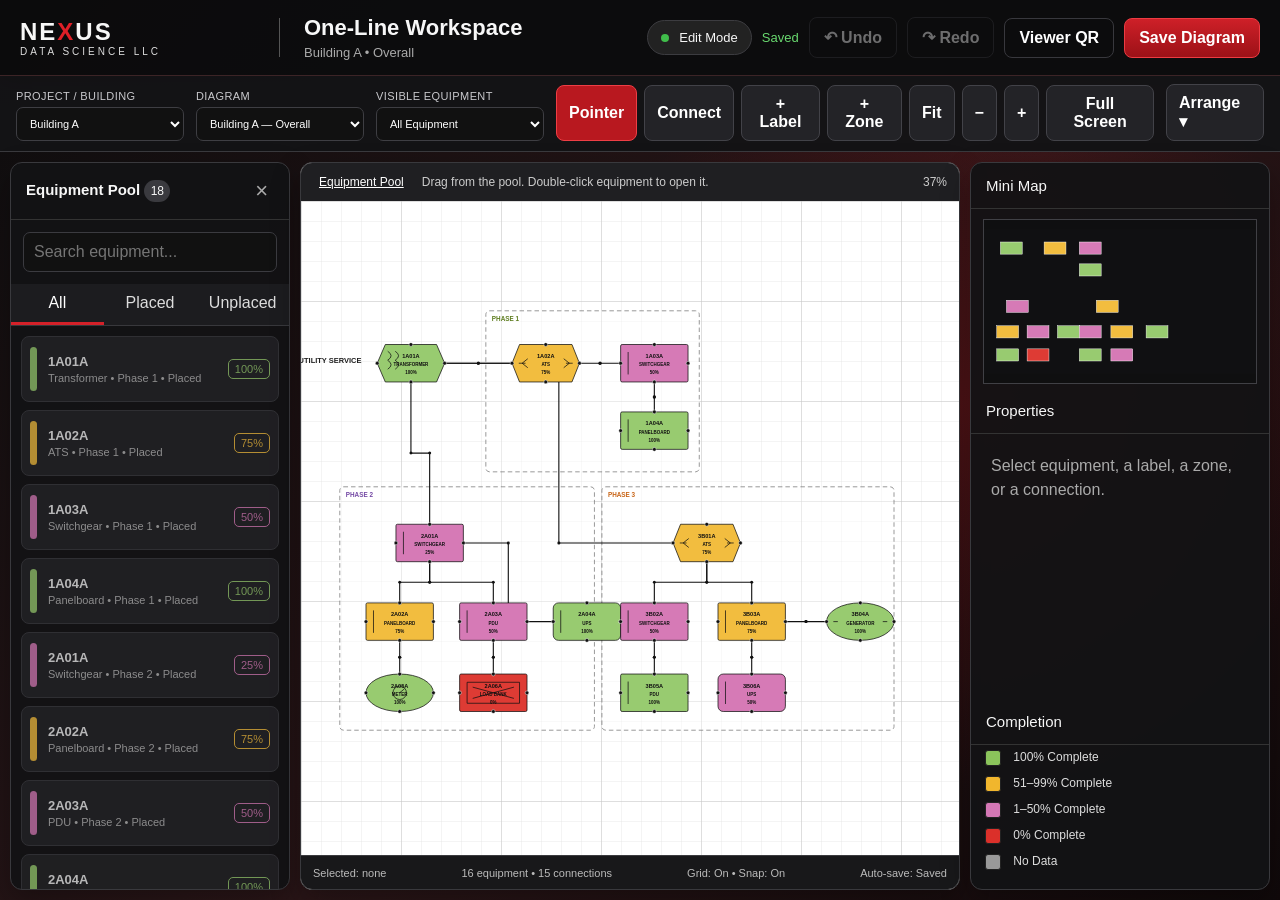
==== one_line_diagram.html @ 854e551f "Add files via upload" ====
<!doctype html>
<html lang="en">
<head>
  <meta charset="utf-8" />

  <meta
    name="viewport"
    content="width=device-width, initial-scale=1"
  />

  <meta
    http-equiv="Cache-Control"
    content="no-cache, no-store, must-revalidate"
  />

  <meta
    http-equiv="Pragma"
    content="no-cache"
  />

  <meta
    http-equiv="Expires"
    content="0"
  />

  <title>NEXUS One-Line Diagram</title>

  <link
    rel="stylesheet"
href="one_line_diagram.css?v=8"
  />
</head>

<body class="one-line-standalone-page">

  <main
    id="oneLineWorkspaceHost"
    class="one-line-host"
    aria-label="NEXUS One-Line Diagram"
  >
    <section
      id="oneLineLoadingState"
      class="one-line-loading-state"
      role="status"
      aria-live="polite"
    >
      <h1>NEXUS One-Line Workspace</h1>
      <p>Loading the diagram editor...</p>
    </section>
  </main>

<!--
  ACTIVE STORAGE ORDER
  --------------------
  1. one_line_storage.js provides the current localStorage adapter.
  2. During the Firebase migration, initialize Firebase/authentication,
     set window.NEXUS_ONE_LINE_USE_FIREBASE = true, and load the future
     one_line_firebase_adapter.js here.
  3. one_line_diagram.js consumes whichever adapter is active.

  Keep the Firebase adapter disabled until storageLoad/storageSave in
  one_line_diagram.js are converted to support asynchronous Promises.
-->
<script src="one_line_storage.js?v=8"></script>
<!-- FUTURE FIREBASE HOOK — intentionally disabled:
<script>
  window.NEXUS_ONE_LINE_USE_FIREBASE = true;
</script>
<script src="one_line_firebase_adapter.js?v=1"></script>
-->
<script src="one_line_diagram.js?v=8"></script>

  <script>
    (function initializeOneLineWorkspace() {
      "use strict";

      function showStartupFailure(message, error) {
        const host = document.getElementById(
          "oneLineWorkspaceHost"
        );

        if (error) {
          console.error(
            "[NEXUS One-Line] Startup failure:",
            error
          );
        }

        if (!host) {
          return;
        }

        host.innerHTML = "";

        const panel = document.createElement("section");
        panel.className = "one-line-startup-error";
        panel.setAttribute("role", "alert");

        const heading = document.createElement("h1");
        heading.textContent =
          "One-Line Workspace Unavailable";

        const description = document.createElement("p");
        description.textContent = message;

        const fileHelp = document.createElement("p");
        fileHelp.textContent =
          "Required files: one_line_diagram.html, " +
          "one_line_diagram.css, one_line_diagram.js, " +
          "and one_line_storage.js.";

        const consoleHelp = document.createElement("p");
        consoleHelp.textContent =
          "Press F12 and open the Console tab for the exact error.";

        panel.appendChild(heading);
        panel.appendChild(description);
        panel.appendChild(fileHelp);
        panel.appendChild(consoleHelp);

        host.appendChild(panel);
      }

      async function startWorkspace() {
        const host = document.getElementById(
          "oneLineWorkspaceHost"
        );

        /*
         * URL CONTRACT
         * ------------
         * mode=edit opens the engineering workspace.
         * mode=view opens the compact read-only viewer.
         * viewer=1 removes the Open Workspace button and is intended
         * for phase-door QR codes.
         *
         * Example viewer URL:
         * one_line_diagram.html?mode=view&viewer=1&project=Ohio&
         * building=A&diagram=phase-2
         */
        const parameters = new URLSearchParams(
          window.location.search
        );

        const requestedMode =
          parameters.get("mode") === "view"
            ? "view"
            : "edit";

        const viewerOnly =
          requestedMode === "view" &&
          parameters.get("viewer") === "1";

        const projectId =
          parameters.get("project") ||
          "sample-project";

        const buildingId =
          parameters.get("building") ||
          "A";

        const diagramId =
          parameters.get("diagram") ||
          "overall";

        document.body.classList.toggle(
          "one-line-viewer-page",
          requestedMode === "view"
        );

        document.title =
          requestedMode === "view"
            ? "NEXUS One-Line Viewer"
            : "NEXUS One-Line Workspace";

        if (!host) {
          console.error(
            "[NEXUS One-Line] Workspace host was not found."
          );

          return;
        }

        if (
          !window.NexusOneLineStorage ||
          typeof window.NexusOneLineStorage.load !== "function" ||
          typeof window.NexusOneLineStorage.save !== "function"
        ) {
          showStartupFailure(
            "The diagram storage system could not be loaded. " +
            "Confirm that one_line_storage.js is in the same folder."
          );

          return;
        }

        if (
          !window.NEXUS ||
          !window.NEXUS.OneLine ||
          typeof window.NEXUS.OneLine.mount !== "function"
        ) {
          showStartupFailure(
            "The One-Line diagram engine could not be loaded. " +
            "Confirm that one_line_diagram.js is in the same folder " +
            "and contains window.NEXUS.OneLine.mount()."
          );

          return;
        }

        try {
          /*
           * Do not pass an empty equipment array here.
           *
           * When no equipment property is supplied, the standalone
           * editor can use the sample equipment contained inside the
           * diagram engine.
           *
           * The Ohio dashboard will later pass:
           *
           * equipment: dashboardEquipment
           */
          /*
           * EQUIPMENT DATA CONTRACT
           * -----------------------
           * The dashboard remains the owner of equipment records.
           * A production NEXUS page should expose either:
           *
           * 1. window.NEXUS_DASHBOARD_EQUIPMENT, or
           * 2. window.NexusOneLineDataSource.getEquipment(context)
           *
           * getEquipment may return an array or a Promise<Array>.
           * Diagram storage must continue to contain layout data only.
           */
          let dashboardEquipment =
            Array.isArray(window.NEXUS_DASHBOARD_EQUIPMENT)
              ? window.NEXUS_DASHBOARD_EQUIPMENT
              : null;

          const dataSource =
            window.NexusOneLineDataSource;

          if (
            !dashboardEquipment &&
            dataSource &&
            typeof dataSource.getEquipment === "function"
          ) {
            dashboardEquipment = await dataSource.getEquipment({
              projectId,
              buildingId,
              diagramId
            });
          }

          const mountOptions = {
            container: host,

            mode: requestedMode,

            viewerOnly,

            embedded:
              parameters.get("embedded") === "1",

            projectId,

            buildingId,

            diagramId,

            autoRefreshMs:
              requestedMode === "view"
                ? 15000
                : 0,

            onOpenEquipment: function handleOpenEquipment(
              equipmentOrId
            ) {
              let equipmentId = "";

              if (typeof equipmentOrId === "string") {
                equipmentId = equipmentOrId;
              } else if (
                equipmentOrId &&
                typeof equipmentOrId === "object"
              ) {
                equipmentId =
                  equipmentOrId.equipmentId ||
                  equipmentOrId.id ||
                  "";
              }

              if (!equipmentId) {
                console.warn(
                  "[NEXUS One-Line] No equipment ID was provided."
                );

                return;
              }

              const url =
                "equipment.html?eq=" +
                encodeURIComponent(equipmentId);

              window.open(
                url,
                "_blank",
                "noopener,noreferrer"
              );
            },

            onSave: function handleDiagramSave(saveResult) {
              console.info(
                "[NEXUS One-Line] Diagram saved.",
                saveResult
              );
            },

            onError: function handleDiagramError(error) {
              console.error(
                "[NEXUS One-Line] Component error:",
                error
              );
            }
          };

          if (Array.isArray(dashboardEquipment)) {
            mountOptions.equipment = dashboardEquipment;
          }

          const controller = window.NEXUS.OneLine.mount(
            mountOptions
          );

          /*
           * Optional real-time equipment subscription. This is separate
           * from layout subscription because dashboard equipment records
           * and diagram layout have different owners.
           */
          if (
            dataSource &&
            typeof dataSource.subscribeEquipment === "function"
          ) {
            window.nexusOneLineEquipmentUnsubscribe =
              dataSource.subscribeEquipment(
                { projectId, buildingId, diagramId },
                function handleEquipmentUpdate(equipment) {
                  if (Array.isArray(equipment)) {
                    controller.setEquipment(equipment);
                  }
                }
              );
          }

          /*
           * Keep a reference available for browser-console testing.
           *
           * Example:
           * window.nexusOneLineWorkspace.fitDiagram()
           */
          window.nexusOneLineWorkspace =
            controller || null;

          const loadingState = document.getElementById(
            "oneLineLoadingState"
          );

          if (
            loadingState &&
            loadingState.isConnected
          ) {
            loadingState.remove();
          }

          console.info(
            "[NEXUS One-Line] Workspace mounted successfully."
          );
        } catch (error) {
          showStartupFailure(
            "The One-Line workspace could not start.",
            error
          );
        }
      }

      if (document.readyState === "loading") {
        document.addEventListener(
          "DOMContentLoaded",
          startWorkspace,
          { once: true }
        );
      } else {
        startWorkspace();
      }
    })();
  </script>
</body>
</html>
---- one_line_diagram.css ----
:root {
  --black: #0b0b0c;
  --charcoal: #171719;
  --card: #202023;
  --line: #343438;
  --red: #c71920;
  --text: #f7f7f7;
  --muted: #b7b7bc;
  --green: #8bc45b;
  --orange: #f1b62d;
  --purple: #d477b5;
  --danger: #db302a;
}

* {
  box-sizing: border-box;
}

html,
body {
  height: 100%;
  margin: 0;
  font-family: Arial, Helvetica, sans-serif;
  background: #120d0e;
  color: var(--text);
  overflow: hidden;
}

body {
  background:
    radial-gradient(
      circle at 75% 45%,
      rgba(230, 20, 30, 0.24),
      transparent 36%
    ),
    linear-gradient(
      135deg,
      #0d0d0e 0%,
      #2b1618 55%,
      #10090a 100%
    );
}

button,
input,
select {
  font: inherit;
}

.nx-header {
  height: 76px;
  display: grid;
  grid-template-columns: 260px 1fr auto;
  align-items: center;
  padding: 0 20px;
  background: rgba(12, 12, 13, 0.97);
  border-bottom: 1px solid #3c2426;
  box-shadow: 0 5px 20px rgba(0, 0, 0, 0.35);
}

.brand {
  border-right: 1px solid #555;
  padding-right: 22px;
}

.brand-mark {
  font-weight: 900;
  letter-spacing: 2px;
  font-size: 24px;
}

.brand-mark span {
  color: #df1f27;
}

.brand-sub {
  font-size: 10px;
  letter-spacing: 3px;
  color: #ddd;
}

.title-block {
  padding-left: 24px;
}

.title-block h1 {
  margin: 0;
  font-size: 22px;
}

.title-block p {
  margin: 4px 0 0;
  color: #aaa;
  font-size: 13px;
}

.header-actions {
  display: flex;
  align-items: center;
  gap: 10px;
}

.editing-pill {
  background: #222;
  border: 1px solid #3c3c40;
  border-radius: 999px;
  padding: 9px 13px;
  font-size: 13px;
}

.dot {
  display: inline-block;
  width: 8px;
  height: 8px;
  background: #40bd4b;
  border-radius: 50%;
  margin-right: 7px;
}

.save-state {
  color: #69d96f;
  font-size: 13px;
}

.btn {
  border: 1px solid #424248;
  background: #29292d;
  color: white;
  border-radius: 8px;
  padding: 10px 14px;
  cursor: pointer;
  font-weight: 700;
}

.btn:hover {
  filter: brightness(1.12);
}

.btn:disabled {
  opacity: 0.4;
  cursor: not-allowed;
}

.btn.primary {
  background: linear-gradient(#ce2028, #9c1117);
  border-color: #ed3b42;
}

.btn.danger {
  background: #531519;
  border-color: #a62b31;
}

.btn.ghost {
  background: transparent;
  border-color: #38383d;
}

.btn.tool {
  padding: 9px 12px;
  background: #232327;
}

.btn.tool.active {
  background: #b8181f;
  border-color: #ee3e45;
}

.btn.full {
  width: 100%;
  margin-top: 8px;
}

.control-strip {
  height: 76px;
  display: flex;
  align-items: end;
  gap: 12px;
  padding: 10px 16px;
  background: rgba(19, 19, 21, 0.96);
  border-bottom: 1px solid #3a3a3e;
}

.control-strip label {
  display: flex;
  flex-direction: column;
  gap: 5px;
  font-size: 11px;
  color: #c9c9cd;
  text-transform: uppercase;
  letter-spacing: 0.4px;
}

.control-strip select {
  width: 168px;
  background: #111;
  color: white;
  border: 1px solid #3e3e43;
  border-radius: 7px;
  padding: 9px;
}

.tool-group {
  display: flex;
  gap: 7px;
  margin-left: auto;
}

.more-menu {
  position: relative;
}

.more-menu summary {
  list-style: none;
}

.more-menu summary::-webkit-details-marker {
  display: none;
}

.menu-panel {
  position: absolute;
  right: 0;
  top: 44px;
  width: 210px;
  padding: 8px;
  background: #161618;
  border: 1px solid #424247;
  border-radius: 9px;
  z-index: 30;
  box-shadow: 0 12px 30px #0008;
}

.menu-panel button {
  display: block;
  width: 100%;
  text-align: left;
  padding: 10px;
  border: 0;
  border-radius: 6px;
  background: transparent;
  color: #eee;
  cursor: pointer;
}

.menu-panel button:hover {
  background: #2a2a2e;
}

.workspace {
  height: calc(100vh - 152px);
  display: grid;
  grid-template-columns: 280px minmax(500px, 1fr) 300px;
  gap: 10px;
  padding: 10px;
}

.workspace.pool-hidden {
  grid-template-columns: minmax(500px, 1fr) 300px;
}

.workspace.pool-hidden .pool {
  display: none;
}

.panel {
  background: rgba(19, 19, 21, 0.94);
  border: 1px solid #39393d;
  border-radius: 12px;
  box-shadow: 0 12px 30px rgba(0, 0, 0, 0.3);
  overflow: hidden;
}

.pool {
  display: flex;
  flex-direction: column;
}

.panel-head,
.section-title {
  padding: 14px 15px;
  border-bottom: 1px solid #333;
  font-size: 15px;
  display: flex;
  justify-content: space-between;
  align-items: center;
}

.icon-btn {
  border: 0;
  background: transparent;
  color: #aaa;
  font-size: 22px;
  cursor: pointer;
}

.count {
  display: inline-flex;
  min-width: 26px;
  height: 22px;
  align-items: center;
  justify-content: center;
  background: #3a3a3f;
  border-radius: 99px;
  font-size: 12px;
}

.pool-search {
  padding: 12px;
}

.pool-search input {
  width: 100%;
  padding: 10px;
  border-radius: 7px;
  background: #111;
  border: 1px solid #3b3b40;
  color: white;
}

.pool-tabs {
  display: grid;
  grid-template-columns: repeat(3, 1fr);
  border-bottom: 1px solid #38383c;
}

.pool-tab {
  padding: 10px 5px;
  color: #ddd;
  background: #1c1c1f;
  border: 0;
  border-bottom: 3px solid transparent;
  cursor: pointer;
}

.pool-tab.active {
  border-bottom-color: #d42129;
  color: white;
}

.pool-list {
  overflow: auto;
  padding: 10px;
  display: flex;
  flex-direction: column;
  gap: 8px;
}

.pool-item {
  display: grid;
  grid-template-columns: 9px 1fr auto;
  gap: 9px;
  align-items: center;
  padding: 10px 8px;
  background: #242428;
  border: 1px solid #3b3b40;
  border-radius: 8px;
  cursor: grab;
}

.pool-item.placed {
  cursor: pointer;
  opacity: 0.72;
}

.pool-item:hover {
  border-color: #777;
}

.pool-accent {
  width: 7px;
  height: 44px;
  border-radius: 5px;
}

.pool-name {
  font-weight: 800;
  font-size: 13px;
}

.pool-type {
  font-size: 11px;
  color: #bbb;
  margin-top: 3px;
}

.pool-pct {
  border: 1px solid currentColor;
  padding: 3px 6px;
  border-radius: 5px;
  font-size: 11px;
}

.pool-empty {
  padding: 25px 10px;
  text-align: center;
  color: #aaa;
  border: 1px dashed #555;
  border-radius: 8px;
}

.canvas-wrap {
  display: flex;
  flex-direction: column;
  min-width: 0;
  min-height: 0;
  background: #f5f5f3;
}

.canvas-toolbar {
  height: 38px;
  flex: 0 0 38px;
  display: grid;
  grid-template-columns: auto 1fr auto;
  gap: 12px;
  align-items: center;
  padding: 0 12px;
  background: #1f1f22;
  color: #ccc;
  font-size: 12px;
}

.small-link {
  border: 0;
  background: transparent;
  color: #fff;
  text-decoration: underline;
  cursor: pointer;
}

.canvas-viewport {
  position: relative;
  flex: 1 1 auto;
  width: 100%;
  min-width: 0;
  min-height: 0;
  overflow: hidden;
  background: white;
  cursor: default;
}

.canvas-viewport.connect-mode {
  cursor: crosshair;
}

.canvas-viewport svg,
svg[data-role="diagram-svg"] {
  width: 100%;
  height: 100%;
  min-width: 100%;
  min-height: 100%;
  display: block;
  user-select: none;
  touch-action: none;
}

.status-bar {
  height: 34px;
  flex: 0 0 34px;
  background: #18181a;
  color: #bbb;
  display: flex;
  align-items: center;
  justify-content: space-between;
  padding: 0 12px;
  font-size: 11px;
  border-top: 1px solid #3b3b3f;
}

.properties {
  display: flex;
  flex-direction: column;
}

.mini-map-wrap {
  height: 225px;
}

.mini-map-wrap svg {
  width: calc(100% - 24px);
  height: 165px;
  margin: 10px 12px;
  background: #0f0f10;
  border: 1px solid #404045;
  cursor: pointer;
}

.properties-wrap {
  flex: 1;
  overflow: auto;
}

.empty-properties {
  padding: 20px;
  color: #aaa;
  line-height: 1.5;
}

.property-form {
  padding: 12px;
  display: flex;
  flex-direction: column;
  gap: 10px;
}

.property-form label {
  font-size: 12px;
  color: #ccc;
  display: flex;
  flex-direction: column;
  gap: 5px;
}

.property-form input,
.property-form select {
  background: #111;
  color: white;
  border: 1px solid #3b3b40;
  padding: 8px;
  border-radius: 6px;
}

.property-form .checkbox {
  flex-direction: row;
  align-items: center;
}

.two-col {
  display: grid;
  grid-template-columns: 1fr 1fr;
  gap: 8px;
}

.readout {
  font-size: 12px;
  line-height: 1.55;
  color: #ddd;
  background: #101012;
  border: 1px solid #333;
  border-radius: 7px;
  padding: 9px;
}

.legend {
  padding-bottom: 14px;
}

.legend > div:not(.section-title) {
  padding: 5px 14px;
  font-size: 12px;
  color: #ddd;
}

.swatch {
  display: inline-block;
  width: 16px;
  height: 16px;
  border-radius: 3px;
  margin-right: 9px;
  vertical-align: middle;
  border: 1px solid #222;
}

.green {
  background: var(--green);
}

.orange {
  background: var(--orange);
}

.purple {
  background: var(--purple);
}

.red {
  background: var(--danger);
}

.gray {
  background: #999;
}

.hidden {
  display: none !important;
}

.node {
  cursor: move;
}

.node.locked {
  cursor: not-allowed;
}

.node .body {
  stroke: #111;
  stroke-width: 2;
}

.node.selected,
.zone.selected,
.label-item.selected {
  filter: url(#selectedGlow);
}

.node text {
  pointer-events: none;
  fill: #111;
  font-family: Arial, sans-serif;
}

.node .id {
  font-size: 15px;
  font-weight: 900;
}

.node .type {
  font-size: 12px;
  font-weight: 700;
}

.node .pct {
  font-size: 12px;
  font-weight: 900;
}

.node .symbol {
  stroke: #111;
  stroke-width: 2;
  fill: none;
}

.port {
  fill: #111;
  stroke: white;
  stroke-width: 1.2;
  cursor: crosshair;
}

.connection {
  fill: none;
  stroke: #111;
  stroke-width: 3;
  cursor: pointer;
  pointer-events: stroke;
}

.connection.selected {
  stroke: #d51f26;
  stroke-width: 5;
}

.junction {
  fill: #111;
}

.bend-handle {
  fill: #fff;
  stroke: #d51f26;
  stroke-width: 2;
  cursor: move;
}

.resize-handle {
  fill: #fff;
  stroke: #d51f26;
  stroke-width: 2;
  cursor: nwse-resize;
}

.zone {
  cursor: move;
}

.zone.locked {
  cursor: not-allowed;
}

.zone rect {
  fill: rgba(255, 255, 255, 0.38);
  stroke: #777;
  stroke-dasharray: 12 8;
  stroke-width: 2;
}

.zone text {
  font-weight: 900;
  font-size: 17px;
}

.label-item {
  cursor: move;
}

.label-item.locked {
  cursor: not-allowed;
}

.label-item text {
  font-size: 20px;
  font-weight: 900;
  fill: #202020;
}

.phase-summary {
  cursor: pointer;
}

.phase-summary rect {
  fill: #eee;
  stroke: #333;
  stroke-width: 2;
}

.phase-summary:hover rect {
  stroke: #c71920;
  stroke-width: 4;
}

.phase-summary text {
  fill: #111;
  font-weight: 900;
}

.lasso {
  fill: rgba(199, 25, 32, 0.08);
  stroke: #c71920;
  stroke-dasharray: 7 5;
}

.toast {
  position: fixed;
  right: 25px;
  bottom: 25px;
  background: #111;
  border: 1px solid #555;
  border-left: 5px solid #d51f26;
  color: white;
  padding: 14px 18px;
  border-radius: 8px;
  z-index: 50;
}

@media (max-width: 1200px) {
  .workspace {
    grid-template-columns: 240px 1fr;
  }

  .properties {
    display: none;
  }

  .workspace.pool-hidden {
    grid-template-columns: 1fr;
  }

  .nx-header {
    grid-template-columns: 220px 1fr;
  }

  .header-actions .save-state,
  .editing-pill {
    display: none;
  }

  .control-strip {
    overflow: auto;
  }

  .primary-tools {
    min-width: 570px;
  }
}

/* ================================================================
   DASHBOARD AND QR VIEWER PRESENTATION
   ================================================================

   These rules affect only read-only viewer instances. They intentionally
   do not change the engineering workspace layout.
*/

.one-line-viewer-page {
  margin: 0;
  overflow: hidden;
  background: #f3f4f6;
}

.one-line-viewer-page .one-line-host {
  width: 100vw;
  height: 100vh;
  min-height: 0;
}

.nexus-one-line[data-mode="view"] {
  width: 100%;
  height: 100%;
}

.nexus-one-line[data-mode="view"] .one-line-view-shell {
  width: 100%;
  height: 100%;
  min-height: 420px;
  display: flex;
  flex-direction: column;
}

.nexus-one-line[data-mode="view"] .canvas-wrap {
  flex: 1 1 auto;
  min-height: 0;
}

.nexus-one-line[data-mode="view"] .canvas-viewport {
  min-height: 0;
  height: 100%;
}

.nexus-one-line.is-embedded .one-line-view-toolbar {
  padding: 8px 12px;
}

.nexus-one-line.is-embedded .one-line-view-title span {
  font-size: 12px;
}

.nexus-one-line.is-viewer-only .one-line-view-toolbar {
  border-bottom: 1px solid #c7cbd1;
}
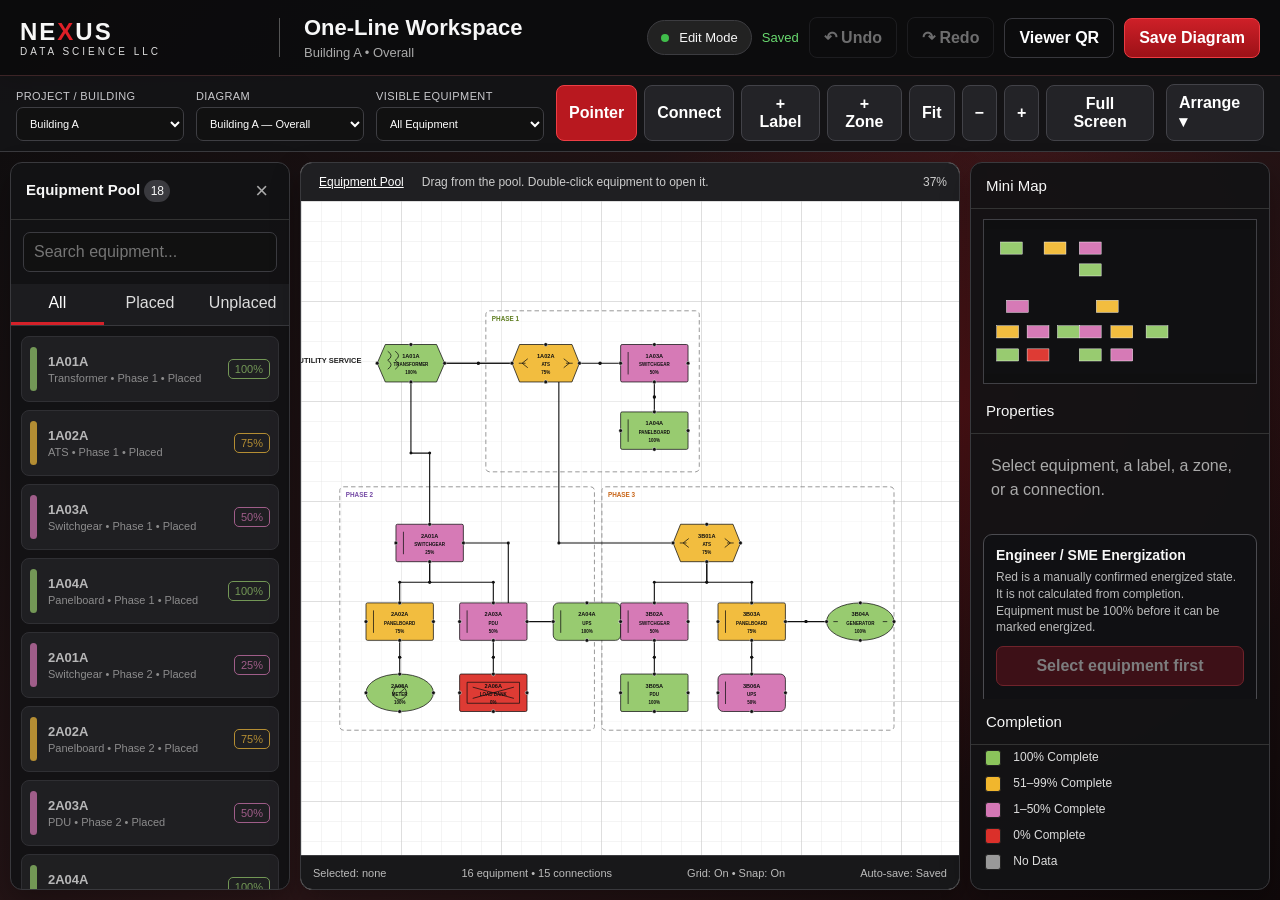
==== commit 494487b1: "Load readiness presentation and energization module" ====
--- a/one_line_diagram.html
+++ b/one_line_diagram.html
@@ -25,10 +25,8 @@
 
   <title>NEXUS One-Line Diagram</title>
 
-  <link
-    rel="stylesheet"
-href="one_line_diagram.css?v=8"
-  />
+  <link rel="stylesheet" href="one_line_diagram.css?v=10" />
+  <link rel="stylesheet" href="one_line_readiness.css?v=1" />
 </head>
 
 <body class="one-line-standalone-page">
@@ -50,25 +48,31 @@
   </main>
 
 <!--
-  ACTIVE STORAGE ORDER
-  --------------------
-  1. one_line_storage.js provides the current localStorage adapter.
-  2. During the Firebase migration, initialize Firebase/authentication,
-     set window.NEXUS_ONE_LINE_USE_FIREBASE = true, and load the future
-     one_line_firebase_adapter.js here.
-  3. one_line_diagram.js consumes whichever adapter is active.
-
-  Keep the Firebase adapter disabled until storageLoad/storageSave in
-  one_line_diagram.js are converted to support asynchronous Promises.
+  ACTIVE SCRIPT / STORAGE ORDER
+  -----------------------------
+  1. firebase-config.template.js provides disabled migration settings.
+  2. one_line_storage.js provides the current localStorage adapter.
+  3. one_line_auth.js protects the future Firebase deployment.
+  4. one_line_diagram.js provides the existing editor/viewer engine.
+  5. one_line_readiness.js additively provides:
+     - neon field/QR presentation
+     - readiness colors
+     - engineer/SME-only energized control
+
+  The readiness module does not replace the diagram engine and does not
+  remove any existing editor behavior.
 -->
-<script src="one_line_storage.js?v=8"></script>
+<script src="firebase-config.template.js?v=1"></script>
+<script src="one_line_storage.js?v=9"></script>
+<script src="one_line_auth.js?v=1"></script>
 <!-- FUTURE FIREBASE HOOK — intentionally disabled:
 <script>
   window.NEXUS_ONE_LINE_USE_FIREBASE = true;
 </script>
 <script src="one_line_firebase_adapter.js?v=1"></script>
 -->
-<script src="one_line_diagram.js?v=8"></script>
+<script src="one_line_diagram.js?v=10"></script>
+<script src="one_line_readiness.js?v=1"></script>
 
   <script>
     (function initializeOneLineWorkspace() {
@@ -107,7 +111,8 @@
         fileHelp.textContent =
           "Required files: one_line_diagram.html, " +
           "one_line_diagram.css, one_line_diagram.js, " +
-          "and one_line_storage.js.";
+          "one_line_readiness.css, one_line_readiness.js, and " +
+          "one_line_storage.js.";
 
         const consoleHelp = document.createElement("p");
         consoleHelp.textContent =
@@ -129,12 +134,13 @@
         /*
          * URL CONTRACT
          * ------------
-         * mode=edit opens the engineering workspace.
-         * mode=view opens the compact read-only viewer.
-         * viewer=1 removes the Open Workspace button and is intended
-         * for phase-door QR codes.
+         * mode=edit opens the white SME/engineering workspace.
+         * mode=view opens a read-only viewer.
+         * embedded=1 keeps the traditional white dashboard view.
+         * viewer=1 activates the dark neon field/QR presentation.
+         * presentation=field may also explicitly request field styling.
          *
-         * Example viewer URL:
+         * Example field viewer URL:
          * one_line_diagram.html?mode=view&viewer=1&project=Ohio&
          * building=A&diagram=phase-2
          */
@@ -209,29 +215,21 @@
         }
 
         try {
-          /*
-           * Do not pass an empty equipment array here.
-           *
-           * When no equipment property is supplied, the standalone
-           * editor can use the sample equipment contained inside the
-           * diagram engine.
-           *
-           * The Ohio dashboard will later pass:
-           *
-           * equipment: dashboardEquipment
-           */
-          /*
-           * EQUIPMENT DATA CONTRACT
-           * -----------------------
-           * The dashboard remains the owner of equipment records.
-           * A production NEXUS page should expose either:
-           *
-           * 1. window.NEXUS_DASHBOARD_EQUIPMENT, or
-           * 2. window.NexusOneLineDataSource.getEquipment(context)
-           *
-           * getEquipment may return an array or a Promise<Array>.
-           * Diagram storage must continue to contain layout data only.
-           */
+          const authSession = window.NexusOneLineAuth
+            ? await window.NexusOneLineAuth.waitForUser()
+            : { localDevelopment: true, claims: {} };
+
+          /* QR/field viewers are always read-only. In Firebase mode,
+             users without editor claims are also forced to view mode. */
+          const authorizedToEdit = window.NexusOneLineAuth
+            ? window.NexusOneLineAuth.canEdit(authSession)
+            : true;
+
+          const effectiveMode =
+            requestedMode === "edit" && !authorizedToEdit
+              ? "view"
+              : requestedMode;
+
           let dashboardEquipment =
             Array.isArray(window.NEXUS_DASHBOARD_EQUIPMENT)
               ? window.NEXUS_DASHBOARD_EQUIPMENT
@@ -254,25 +252,17 @@
 
           const mountOptions = {
             container: host,
-
-            mode: requestedMode,
-
-            viewerOnly,
-
+            mode: effectiveMode,
+            viewerOnly: viewerOnly || !authorizedToEdit,
             embedded:
               parameters.get("embedded") === "1",
-
             projectId,
-
             buildingId,
-
             diagramId,
-
             autoRefreshMs:
               requestedMode === "view"
                 ? 15000
                 : 0,
-
             onOpenEquipment: function handleOpenEquipment(
               equipmentOrId
             ) {
@@ -294,7 +284,6 @@
                 console.warn(
                   "[NEXUS One-Line] No equipment ID was provided."
                 );
-
                 return;
               }
 
@@ -308,14 +297,12 @@
                 "noopener,noreferrer"
               );
             },
-
             onSave: function handleDiagramSave(saveResult) {
               console.info(
                 "[NEXUS One-Line] Diagram saved.",
                 saveResult
               );
             },
-
             onError: function handleDiagramError(error) {
               console.error(
                 "[NEXUS One-Line] Component error:",
@@ -332,11 +319,6 @@
             mountOptions
           );
 
-          /*
-           * Optional real-time equipment subscription. This is separate
-           * from layout subscription because dashboard equipment records
-           * and diagram layout have different owners.
-           */
           if (
             dataSource &&
             typeof dataSource.subscribeEquipment === "function"
@@ -352,12 +334,6 @@
               );
           }
 
-          /*
-           * Keep a reference available for browser-console testing.
-           *
-           * Example:
-           * window.nexusOneLineWorkspace.fitDiagram()
-           */
           window.nexusOneLineWorkspace =
             controller || null;
 
--- a/one_line_readiness.css
+++ b/one_line_readiness.css
@@ -0,0 +1,142 @@
+/*
+ * NEXUS ONE-LINE READINESS PRESENTATION
+ * -------------------------------------
+ * Additive styles only. The existing white Bluebeam-style editor and
+ * desktop dashboard remain unchanged. These rules activate only when
+ * one_line_readiness.js adds .nexus-field-readiness to the mounted root.
+ */
+
+.nexus-field-readiness {
+  --nx-ready-gray: #8b929b;
+  --nx-ready-blue: #1f7dff;
+  --nx-ready-orange: #ff7a00;
+  --nx-ready-yellow: #ffe600;
+  --nx-ready-green: #00f56a;
+  --nx-ready-red: #ff2438;
+  background: #05080d !important;
+  color: #f7fbff;
+}
+
+body.nexus-field-readiness-page {
+  background: #05080d !important;
+}
+
+.nexus-field-readiness .nx-header,
+.nexus-field-readiness .control-strip,
+.nexus-field-readiness .canvas-toolbar,
+.nexus-field-readiness .status-bar {
+  background: #070b12 !important;
+  border-color: #243247 !important;
+}
+
+.nexus-field-readiness .canvas-wrap,
+.nexus-field-readiness .canvas-viewport {
+  background: #05080d !important;
+}
+
+.nexus-field-readiness #diagramSvg {
+  background: #05080d !important;
+}
+
+.nexus-field-readiness #gridRect {
+  opacity: .13;
+}
+
+.nexus-field-readiness .node .body {
+  fill: #071018 !important;
+  stroke: var(--nx-readiness-color, var(--nx-ready-gray)) !important;
+  stroke-width: 4px !important;
+  filter: drop-shadow(0 0 4px var(--nx-readiness-color, var(--nx-ready-gray)))
+          drop-shadow(0 0 11px var(--nx-readiness-color, var(--nx-ready-gray)));
+}
+
+.nexus-field-readiness .node .symbol {
+  stroke: var(--nx-readiness-color, var(--nx-ready-gray)) !important;
+  stroke-width: 3px !important;
+}
+
+.nexus-field-readiness .node text {
+  fill: #f7fbff !important;
+  text-shadow: 0 0 5px rgba(255,255,255,.35);
+}
+
+.nexus-field-readiness .node .pct {
+  fill: var(--nx-readiness-color, var(--nx-ready-gray)) !important;
+  font-size: 14px !important;
+}
+
+.nexus-field-readiness .connection {
+  stroke: var(--nx-readiness-color, var(--nx-ready-gray)) !important;
+  stroke-width: 4px !important;
+  filter: drop-shadow(0 0 3px var(--nx-readiness-color, var(--nx-ready-gray)))
+          drop-shadow(0 0 9px var(--nx-readiness-color, var(--nx-ready-gray)));
+}
+
+.nexus-field-readiness .phase-summary rect {
+  fill: #071018 !important;
+  stroke: var(--nx-readiness-color, var(--nx-ready-gray)) !important;
+  stroke-width: 4px !important;
+  filter: drop-shadow(0 0 9px var(--nx-readiness-color, var(--nx-ready-gray)));
+}
+
+.nx-readiness-legend {
+  display: flex;
+  flex-wrap: wrap;
+  gap: 8px;
+  align-items: center;
+  padding: 8px 12px;
+  background: #070b12;
+  border-bottom: 1px solid #243247;
+  color: #dce8f5;
+  font-size: 12px;
+}
+
+.nx-readiness-legend strong { margin-right: 4px; }
+.nx-readiness-chip {
+  display: inline-flex;
+  align-items: center;
+  gap: 6px;
+  padding: 5px 8px;
+  border: 1px solid #34445c;
+  border-radius: 999px;
+  background: #0b111b;
+}
+.nx-readiness-chip i {
+  width: 12px;
+  height: 12px;
+  border-radius: 50%;
+  background: var(--chip-color);
+  box-shadow: 0 0 8px var(--chip-color);
+}
+
+.nx-energization-panel {
+  margin: 12px;
+  padding: 12px;
+  border: 1px solid #4b4b50;
+  border-radius: 9px;
+  background: #101013;
+}
+.nx-energization-panel h3 { margin: 0 0 6px; font-size: 14px; }
+.nx-energization-panel p { margin: 0 0 10px; color: #bbb; font-size: 12px; line-height: 1.4; }
+.nx-energization-panel button {
+  width: 100%;
+  border: 1px solid #e43a48;
+  border-radius: 7px;
+  background: #75121c;
+  color: #fff;
+  padding: 10px;
+  font-weight: 800;
+  cursor: pointer;
+}
+.nx-energization-panel button[data-state="energized"] {
+  background: #29292d;
+  border-color: #777;
+}
+.nx-energization-panel button:disabled { opacity: .45; cursor: not-allowed; }
+.nx-energization-audit { margin-top: 8px; color: #aaa; font-size: 11px; }
+
+@media (max-width: 800px) {
+  .nexus-field-readiness .node .id { font-size: 17px !important; }
+  .nexus-field-readiness .node .type { font-size: 13px !important; }
+  .nx-readiness-legend { font-size: 11px; }
+}
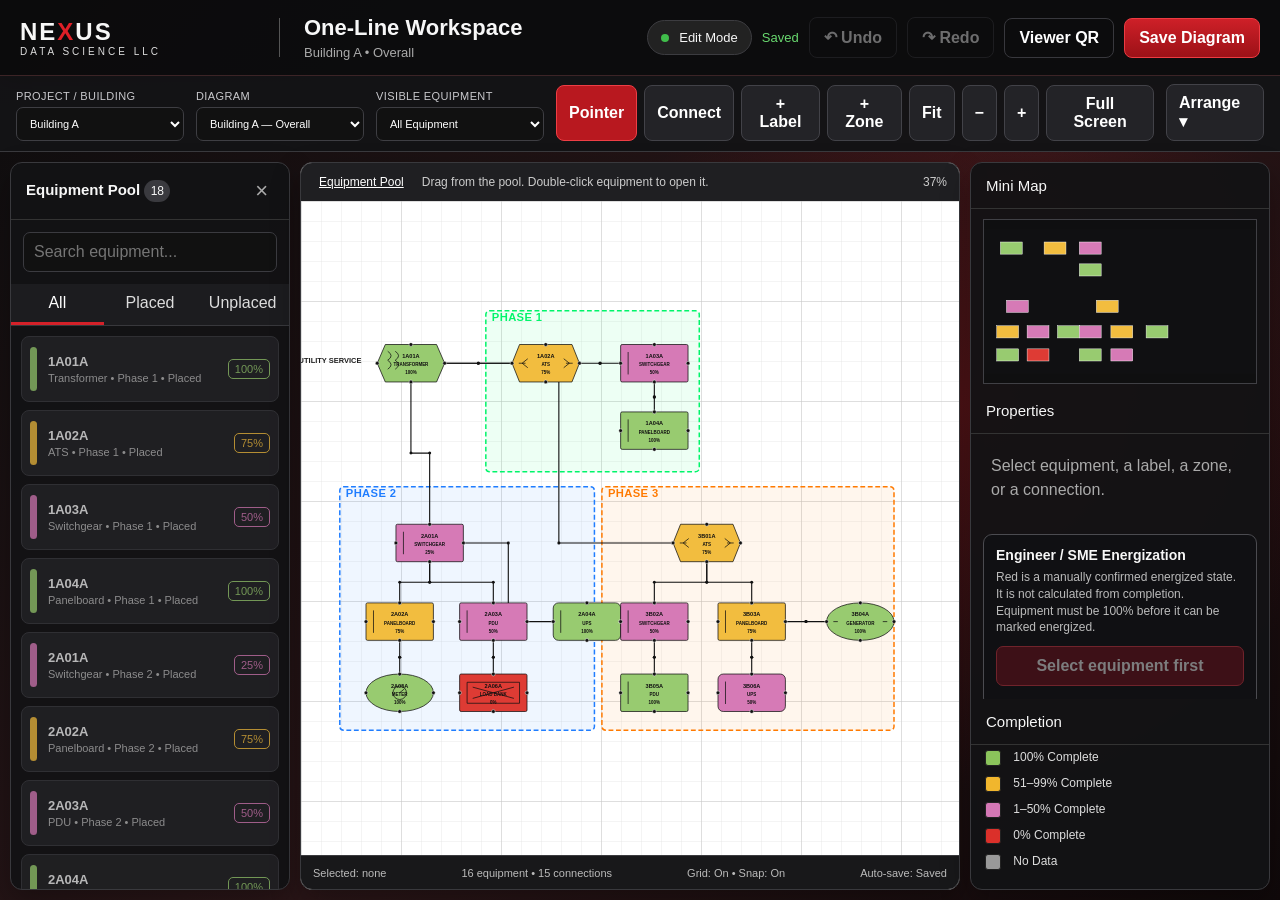
==== commit 9dc97d03: "Load finalized display identity and phase emphasis" ====
--- a/one_line_diagram.html
+++ b/one_line_diagram.html
@@ -2,35 +2,18 @@
 <html lang="en">
 <head>
   <meta charset="utf-8" />
-
-  <meta
-    name="viewport"
-    content="width=device-width, initial-scale=1"
-  />
-
-  <meta
-    http-equiv="Cache-Control"
-    content="no-cache, no-store, must-revalidate"
-  />
-
-  <meta
-    http-equiv="Pragma"
-    content="no-cache"
-  />
-
-  <meta
-    http-equiv="Expires"
-    content="0"
-  />
+  <meta name="viewport" content="width=device-width, initial-scale=1" />
+  <meta http-equiv="Cache-Control" content="no-cache, no-store, must-revalidate" />
+  <meta http-equiv="Pragma" content="no-cache" />
+  <meta http-equiv="Expires" content="0" />
 
   <title>NEXUS One-Line Diagram</title>
 
   <link rel="stylesheet" href="one_line_diagram.css?v=10" />
-  <link rel="stylesheet" href="one_line_readiness.css?v=1" />
+  <link rel="stylesheet" href="one_line_readiness.css?v=2" />
 </head>
 
 <body class="one-line-standalone-page">
-
   <main
     id="oneLineWorkspaceHost"
     class="one-line-host"
@@ -54,13 +37,15 @@
   2. one_line_storage.js provides the current localStorage adapter.
   3. one_line_auth.js protects the future Firebase deployment.
   4. one_line_diagram.js provides the existing editor/viewer engine.
-  5. one_line_readiness.js additively provides:
-     - neon field/QR presentation
-     - readiness colors
-     - engineer/SME-only energized control
-
-  The readiness module does not replace the diagram engine and does not
-  remove any existing editor behavior.
+  5. one_line_readiness.js provides readiness colors and engineer/SME
+     energized controls without replacing the core renderer.
+  6. one_line_readiness_hotfix.js applies readiness colors to internally
+     supplied sample data and after redraws.
+  7. one_line_display_identity.js adds the field-display project/building
+     banner and stronger phase identification on every presentation.
+
+  No existing editor, viewer, storage, navigation, gesture, or Firebase
+  integration behavior is intentionally removed by these additive modules.
 -->
 <script src="firebase-config.template.js?v=1"></script>
 <script src="one_line_storage.js?v=9"></script>
@@ -73,26 +58,21 @@
 -->
 <script src="one_line_diagram.js?v=10"></script>
 <script src="one_line_readiness.js?v=1"></script>
+<script src="one_line_readiness_hotfix.js?v=1"></script>
+<script src="one_line_display_identity.js?v=1"></script>
 
   <script>
     (function initializeOneLineWorkspace() {
       "use strict";
 
       function showStartupFailure(message, error) {
-        const host = document.getElementById(
-          "oneLineWorkspaceHost"
-        );
+        const host = document.getElementById("oneLineWorkspaceHost");
 
         if (error) {
-          console.error(
-            "[NEXUS One-Line] Startup failure:",
-            error
-          );
-        }
-
-        if (!host) {
-          return;
-        }
+          console.error("[NEXUS One-Line] Startup failure:", error);
+        }
+
+        if (!host) return;
 
         host.innerHTML = "";
 
@@ -101,89 +81,45 @@
         panel.setAttribute("role", "alert");
 
         const heading = document.createElement("h1");
-        heading.textContent =
-          "One-Line Workspace Unavailable";
+        heading.textContent = "One-Line Workspace Unavailable";
 
         const description = document.createElement("p");
         description.textContent = message;
 
         const fileHelp = document.createElement("p");
         fileHelp.textContent =
-          "Required files: one_line_diagram.html, " +
-          "one_line_diagram.css, one_line_diagram.js, " +
-          "one_line_readiness.css, one_line_readiness.js, and " +
+          "Required files: one_line_diagram.html, one_line_diagram.css, " +
+          "one_line_diagram.js, one_line_readiness.css, one_line_readiness.js, " +
+          "one_line_readiness_hotfix.js, one_line_display_identity.js, and " +
           "one_line_storage.js.";
 
         const consoleHelp = document.createElement("p");
-        consoleHelp.textContent =
-          "Press F12 and open the Console tab for the exact error.";
+        consoleHelp.textContent = "Press F12 and open the Console tab for the exact error.";
 
         panel.appendChild(heading);
         panel.appendChild(description);
         panel.appendChild(fileHelp);
         panel.appendChild(consoleHelp);
-
         host.appendChild(panel);
       }
 
       async function startWorkspace() {
-        const host = document.getElementById(
-          "oneLineWorkspaceHost"
-        );
-
-        /*
-         * URL CONTRACT
-         * ------------
-         * mode=edit opens the white SME/engineering workspace.
-         * mode=view opens a read-only viewer.
-         * embedded=1 keeps the traditional white dashboard view.
-         * viewer=1 activates the dark neon field/QR presentation.
-         * presentation=field may also explicitly request field styling.
-         *
-         * Example field viewer URL:
-         * one_line_diagram.html?mode=view&viewer=1&project=Ohio&
-         * building=A&diagram=phase-2
-         */
-        const parameters = new URLSearchParams(
-          window.location.search
-        );
-
-        const requestedMode =
-          parameters.get("mode") === "view"
-            ? "view"
-            : "edit";
-
-        const viewerOnly =
-          requestedMode === "view" &&
-          parameters.get("viewer") === "1";
-
-        const projectId =
-          parameters.get("project") ||
-          "sample-project";
-
-        const buildingId =
-          parameters.get("building") ||
-          "A";
-
-        const diagramId =
-          parameters.get("diagram") ||
-          "overall";
-
-        document.body.classList.toggle(
-          "one-line-viewer-page",
-          requestedMode === "view"
-        );
-
-        document.title =
-          requestedMode === "view"
-            ? "NEXUS One-Line Viewer"
-            : "NEXUS One-Line Workspace";
+        const host = document.getElementById("oneLineWorkspaceHost");
+        const parameters = new URLSearchParams(window.location.search);
+
+        const requestedMode = parameters.get("mode") === "view" ? "view" : "edit";
+        const viewerOnly = requestedMode === "view" && parameters.get("viewer") === "1";
+        const projectId = parameters.get("project") || "sample-project";
+        const buildingId = parameters.get("building") || "A";
+        const diagramId = parameters.get("diagram") || "overall";
+
+        document.body.classList.toggle("one-line-viewer-page", requestedMode === "view");
+        document.title = requestedMode === "view"
+          ? "NEXUS One-Line Viewer"
+          : "NEXUS One-Line Workspace";
 
         if (!host) {
-          console.error(
-            "[NEXUS One-Line] Workspace host was not found."
-          );
-
+          console.error("[NEXUS One-Line] Workspace host was not found.");
           return;
         }
 
@@ -193,10 +129,9 @@
           typeof window.NexusOneLineStorage.save !== "function"
         ) {
           showStartupFailure(
-            "The diagram storage system could not be loaded. " +
-            "Confirm that one_line_storage.js is in the same folder."
+            "The diagram storage system could not be loaded. Confirm that " +
+            "one_line_storage.js is in the same folder."
           );
-
           return;
         }
 
@@ -206,11 +141,10 @@
           typeof window.NEXUS.OneLine.mount !== "function"
         ) {
           showStartupFailure(
-            "The One-Line diagram engine could not be loaded. " +
-            "Confirm that one_line_diagram.js is in the same folder " +
-            "and contains window.NEXUS.OneLine.mount()."
+            "The One-Line diagram engine could not be loaded. Confirm that " +
+            "one_line_diagram.js is in the same folder and contains " +
+            "window.NEXUS.OneLine.mount()."
           );
-
           return;
         }
 
@@ -219,24 +153,19 @@
             ? await window.NexusOneLineAuth.waitForUser()
             : { localDevelopment: true, claims: {} };
 
-          /* QR/field viewers are always read-only. In Firebase mode,
-             users without editor claims are also forced to view mode. */
           const authorizedToEdit = window.NexusOneLineAuth
             ? window.NexusOneLineAuth.canEdit(authSession)
             : true;
 
-          const effectiveMode =
-            requestedMode === "edit" && !authorizedToEdit
-              ? "view"
-              : requestedMode;
-
-          let dashboardEquipment =
-            Array.isArray(window.NEXUS_DASHBOARD_EQUIPMENT)
-              ? window.NEXUS_DASHBOARD_EQUIPMENT
-              : null;
-
-          const dataSource =
-            window.NexusOneLineDataSource;
+          const effectiveMode = requestedMode === "edit" && !authorizedToEdit
+            ? "view"
+            : requestedMode;
+
+          let dashboardEquipment = Array.isArray(window.NEXUS_DASHBOARD_EQUIPMENT)
+            ? window.NEXUS_DASHBOARD_EQUIPMENT
+            : null;
+
+          const dataSource = window.NexusOneLineDataSource;
 
           if (
             !dashboardEquipment &&
@@ -254,60 +183,36 @@
             container: host,
             mode: effectiveMode,
             viewerOnly: viewerOnly || !authorizedToEdit,
-            embedded:
-              parameters.get("embedded") === "1",
+            embedded: parameters.get("embedded") === "1",
             projectId,
             buildingId,
             diagramId,
-            autoRefreshMs:
-              requestedMode === "view"
-                ? 15000
-                : 0,
-            onOpenEquipment: function handleOpenEquipment(
-              equipmentOrId
-            ) {
+            autoRefreshMs: requestedMode === "view" ? 15000 : 0,
+
+            onOpenEquipment: function handleOpenEquipment(equipmentOrId) {
               let equipmentId = "";
 
               if (typeof equipmentOrId === "string") {
                 equipmentId = equipmentOrId;
-              } else if (
-                equipmentOrId &&
-                typeof equipmentOrId === "object"
-              ) {
-                equipmentId =
-                  equipmentOrId.equipmentId ||
-                  equipmentOrId.id ||
-                  "";
+              } else if (equipmentOrId && typeof equipmentOrId === "object") {
+                equipmentId = equipmentOrId.equipmentId || equipmentOrId.id || "";
               }
 
               if (!equipmentId) {
-                console.warn(
-                  "[NEXUS One-Line] No equipment ID was provided."
-                );
+                console.warn("[NEXUS One-Line] No equipment ID was provided.");
                 return;
               }
 
-              const url =
-                "equipment.html?eq=" +
-                encodeURIComponent(equipmentId);
-
-              window.open(
-                url,
-                "_blank",
-                "noopener,noreferrer"
-              );
+              const url = "equipment.html?eq=" + encodeURIComponent(equipmentId);
+              window.open(url, "_blank", "noopener,noreferrer");
             },
+
             onSave: function handleDiagramSave(saveResult) {
-              console.info(
-                "[NEXUS One-Line] Diagram saved.",
-                saveResult
-              );
+              console.info("[NEXUS One-Line] Diagram saved.", saveResult);
             },
+
             onError: function handleDiagramError(error) {
-              console.error(
-                "[NEXUS One-Line] Component error:",
-                error
-              );
+              console.error("[NEXUS One-Line] Component error:", error);
             }
           };
 
@@ -315,56 +220,37 @@
             mountOptions.equipment = dashboardEquipment;
           }
 
-          const controller = window.NEXUS.OneLine.mount(
-            mountOptions
-          );
+          const controller = window.NEXUS.OneLine.mount(mountOptions);
 
           if (
             dataSource &&
             typeof dataSource.subscribeEquipment === "function"
           ) {
-            window.nexusOneLineEquipmentUnsubscribe =
-              dataSource.subscribeEquipment(
-                { projectId, buildingId, diagramId },
-                function handleEquipmentUpdate(equipment) {
-                  if (Array.isArray(equipment)) {
-                    controller.setEquipment(equipment);
-                  }
+            window.nexusOneLineEquipmentUnsubscribe = dataSource.subscribeEquipment(
+              { projectId, buildingId, diagramId },
+              function handleEquipmentUpdate(equipment) {
+                if (Array.isArray(equipment)) {
+                  controller.setEquipment(equipment);
                 }
-              );
-          }
-
-          window.nexusOneLineWorkspace =
-            controller || null;
-
-          const loadingState = document.getElementById(
-            "oneLineLoadingState"
-          );
-
-          if (
-            loadingState &&
-            loadingState.isConnected
-          ) {
+              }
+            );
+          }
+
+          window.nexusOneLineWorkspace = controller || null;
+
+          const loadingState = document.getElementById("oneLineLoadingState");
+          if (loadingState && loadingState.isConnected) {
             loadingState.remove();
           }
 
-          console.info(
-            "[NEXUS One-Line] Workspace mounted successfully."
-          );
+          console.info("[NEXUS One-Line] Workspace mounted successfully.");
         } catch (error) {
-          showStartupFailure(
-            "The One-Line workspace could not start.",
-            error
-          );
+          showStartupFailure("The One-Line workspace could not start.", error);
         }
       }
 
       if (document.readyState === "loading") {
-        document.addEventListener(
-          "DOMContentLoaded",
-          startWorkspace,
-          { once: true }
-        );
+        document.addEventListener("DOMContentLoaded", startWorkspace, { once: true });
       } else {
         startWorkspace();
       }
--- a/one_line_readiness.css
+++ b/one_line_readiness.css
@@ -2,8 +2,8 @@
  * NEXUS ONE-LINE READINESS PRESENTATION
  * -------------------------------------
  * Additive styles only. The existing white Bluebeam-style editor and
- * desktop dashboard remain unchanged. These rules activate only when
- * one_line_readiness.js adds .nexus-field-readiness to the mounted root.
+ * desktop dashboard remain unchanged except for stronger phase markings,
+ * which are intentionally improved on every presentation.
  */
 
 .nexus-field-readiness {
@@ -77,6 +77,159 @@
   stroke: var(--nx-readiness-color, var(--nx-ready-gray)) !important;
   stroke-width: 4px !important;
   filter: drop-shadow(0 0 9px var(--nx-readiness-color, var(--nx-ready-gray)));
+}
+
+/*
+ * PHASE IDENTIFICATION — ALL VIEWS
+ * --------------------------------
+ * Phase zones are deliberately stronger on the setup page, dashboard,
+ * and field viewer so the active work area is unmistakable.
+ */
+.nexus-one-line .zone rect {
+  stroke: var(--nx-phase-color, #69727d) !important;
+  stroke-width: 4px !important;
+  stroke-dasharray: 13 7 !important;
+  fill: color-mix(in srgb, var(--nx-phase-color, #69727d) 7%, transparent) !important;
+}
+
+.nexus-one-line .zone text {
+  fill: var(--nx-phase-color, #40464d) !important;
+  font-size: 30px !important;
+  font-weight: 900 !important;
+  letter-spacing: 1px;
+  paint-order: stroke;
+  stroke: rgba(255,255,255,.78);
+  stroke-width: 2px;
+  stroke-linejoin: round;
+}
+
+.nexus-field-readiness .zone rect {
+  stroke-width: 5px !important;
+  fill: color-mix(in srgb, var(--nx-phase-color, #69727d) 6%, #05080d) !important;
+  filter: drop-shadow(0 0 4px var(--nx-phase-color, #69727d));
+}
+
+.nexus-field-readiness .zone text {
+  fill: var(--nx-phase-color, #b8c2ce) !important;
+  font-size: 34px !important;
+  stroke: #05080d;
+  stroke-width: 5px;
+  filter: drop-shadow(0 0 5px var(--nx-phase-color, #69727d));
+}
+
+/* Large-display project/building identity banner — field view only. */
+.nx-display-identity {
+  min-height: 94px;
+  display: grid;
+  grid-template-columns: minmax(180px, .8fr) minmax(240px, 1fr) minmax(360px, 2fr) auto;
+  align-items: center;
+  gap: 22px;
+  padding: 12px 22px;
+  background: linear-gradient(180deg, #080b11 0%, #04070b 100%);
+  border-bottom: 2px solid #314157;
+  color: #f7fbff;
+}
+
+.nx-display-brand > span {
+  display: block;
+  font-size: clamp(28px, 2.1vw, 46px);
+  line-height: .9;
+  font-weight: 950;
+  letter-spacing: 3px;
+}
+
+.nx-brand-x {
+  color: #ff4b20;
+}
+
+.nx-display-brand small,
+.nx-display-project small {
+  display: block;
+  margin-top: 7px;
+  color: #cbd4df;
+  font-size: 11px;
+  font-weight: 800;
+  letter-spacing: 2px;
+  text-transform: uppercase;
+}
+
+.nx-display-project {
+  min-width: 0;
+}
+
+.nx-project-name {
+  display: block;
+  overflow: hidden;
+  text-overflow: ellipsis;
+  white-space: nowrap;
+  color: #ffffff;
+  font-size: clamp(18px, 1.45vw, 29px);
+  font-weight: 900;
+  letter-spacing: .8px;
+  text-transform: uppercase;
+}
+
+.nx-project-id {
+  display: block;
+  margin-top: 3px;
+  color: #00e5ff;
+  font-size: clamp(20px, 1.7vw, 34px);
+  font-weight: 950;
+  letter-spacing: 1.4px;
+  text-transform: uppercase;
+  text-shadow: 0 0 8px rgba(0,229,255,.35);
+}
+
+.nx-display-building {
+  min-width: 0;
+  text-align: center;
+  text-transform: uppercase;
+}
+
+.nx-display-building strong {
+  display: inline;
+  color: #ff39d1;
+  font-size: clamp(30px, 3.1vw, 62px);
+  line-height: .95;
+  font-weight: 950;
+  letter-spacing: 2px;
+  text-shadow: 0 0 10px rgba(255,57,209,.32);
+}
+
+.nx-display-building span {
+  display: inline;
+  margin-left: 12px;
+  color: #f7fbff;
+  font-size: clamp(22px, 2.25vw, 44px);
+  font-weight: 900;
+  letter-spacing: 1px;
+}
+
+.nx-display-state {
+  min-width: 142px;
+  padding: 10px 16px;
+  border: 2px solid #00f56a;
+  border-radius: 8px;
+  text-align: center;
+  color: #00f56a;
+  box-shadow: inset 0 0 16px rgba(0,245,106,.06), 0 0 10px rgba(0,245,106,.12);
+}
+
+.nx-display-state strong,
+.nx-display-state span {
+  display: block;
+}
+
+.nx-display-state strong {
+  font-size: 17px;
+  letter-spacing: 1px;
+}
+
+.nx-display-state span {
+  margin-top: 2px;
+  font-size: 11px;
+  font-weight: 800;
+  letter-spacing: 1.5px;
 }
 
 .nx-readiness-legend {
@@ -135,8 +288,27 @@
 .nx-energization-panel button:disabled { opacity: .45; cursor: not-allowed; }
 .nx-energization-audit { margin-top: 8px; color: #aaa; font-size: 11px; }
 
+@media (max-width: 1050px) {
+  .nx-display-identity {
+    grid-template-columns: auto 1fr auto;
+    gap: 12px;
+  }
+  .nx-display-project { display: none; }
+  .nx-display-building { text-align: left; }
+}
+
 @media (max-width: 800px) {
   .nexus-field-readiness .node .id { font-size: 17px !important; }
   .nexus-field-readiness .node .type { font-size: 13px !important; }
   .nx-readiness-legend { font-size: 11px; }
-}
+  .nx-display-identity {
+    min-height: 72px;
+    grid-template-columns: 1fr auto;
+    padding: 9px 12px;
+  }
+  .nx-display-brand { display: none; }
+  .nx-display-building strong { font-size: 28px; }
+  .nx-display-building span { font-size: 20px; }
+  .nx-display-state { min-width: 112px; padding: 7px 10px; }
+  .nexus-one-line .zone text { font-size: 25px !important; }
+}
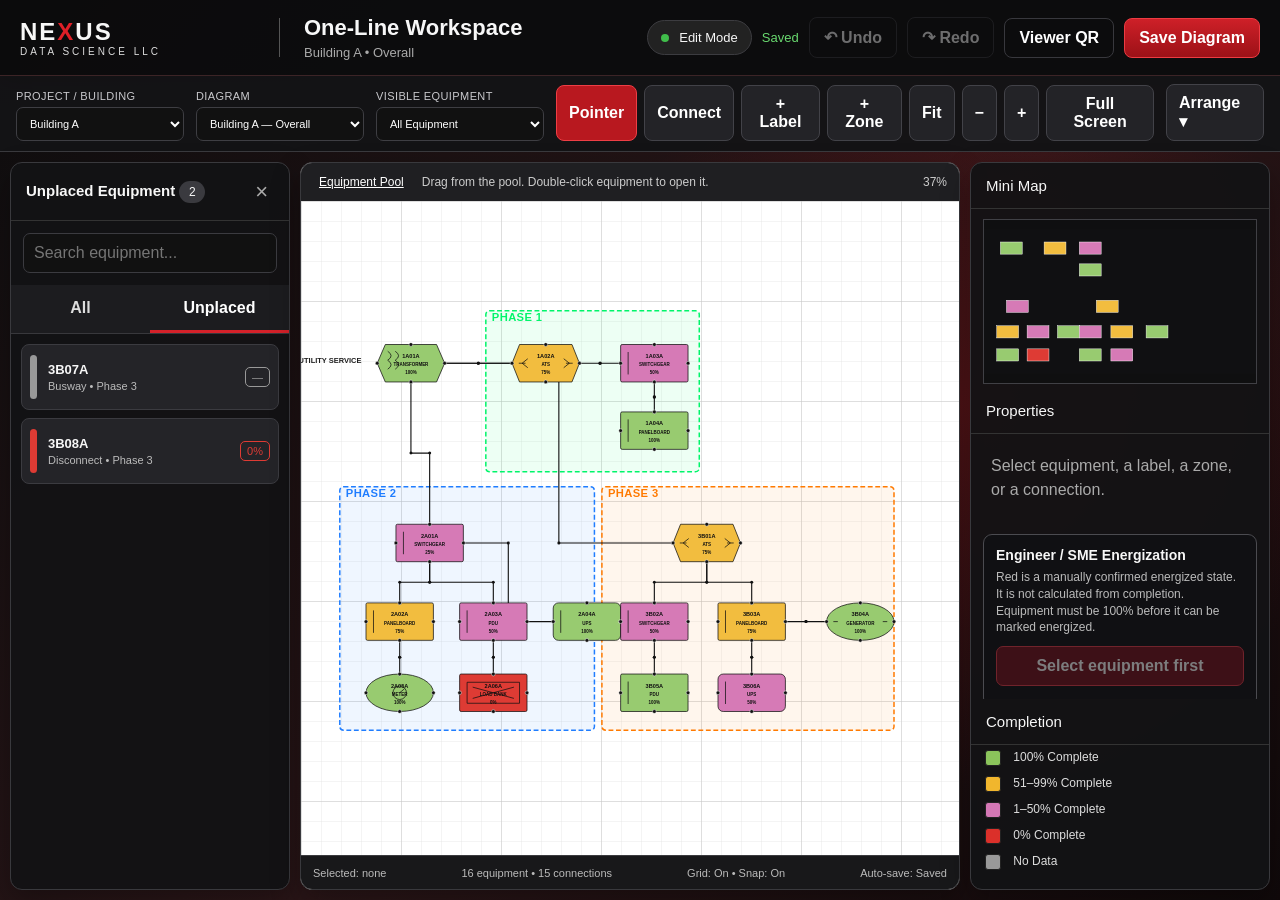
==== commit 194aed6f: "Load editor-only unplaced equipment pool module" ====
--- a/one_line_diagram.html
+++ b/one_line_diagram.html
@@ -11,6 +11,8 @@
 
   <link rel="stylesheet" href="one_line_diagram.css?v=10" />
   <link rel="stylesheet" href="one_line_readiness.css?v=2" />
+  <link rel="stylesheet" href="one_line_field_compact.css?v=3" />
+  <link rel="stylesheet" href="one_line_unplaced_pool.css?v=1" />
 </head>
 
 <body class="one-line-standalone-page">
@@ -41,11 +43,16 @@
      energized controls without replacing the core renderer.
   6. one_line_readiness_hotfix.js applies readiness colors to internally
      supplied sample data and after redraws.
-  7. one_line_display_identity.js adds the field-display project/building
-     banner and stronger phase identification on every presentation.
-
-  No existing editor, viewer, storage, navigation, gesture, or Firebase
-  integration behavior is intentionally removed by these additive modules.
+  7. one_line_display_identity.js provides the compact field header,
+     floating Fit/zoom controls, and stronger phase identification.
+  8. one_line_field_compact.css maximizes the field-view canvas while
+     leaving the engineering editor and embedded dashboard unchanged.
+  9. one_line_unplaced_pool.js and one_line_unplaced_pool.css simplify only
+     the engineering placement pool. Placed equipment is hidden from the
+     pool, the Placed tab is removed, and Mini Map/Properties are untouched.
+
+  No existing editor, viewer, storage, navigation, gesture, Mini Map,
+  Properties, or Firebase integration behavior is intentionally removed.
 -->
 <script src="firebase-config.template.js?v=1"></script>
 <script src="one_line_storage.js?v=9"></script>
@@ -59,7 +66,8 @@
 <script src="one_line_diagram.js?v=10"></script>
 <script src="one_line_readiness.js?v=1"></script>
 <script src="one_line_readiness_hotfix.js?v=1"></script>
-<script src="one_line_display_identity.js?v=1"></script>
+<script src="one_line_display_identity.js?v=3"></script>
+<script src="one_line_unplaced_pool.js?v=1"></script>
 
   <script>
     (function initializeOneLineWorkspace() {
@@ -90,8 +98,9 @@
         fileHelp.textContent =
           "Required files: one_line_diagram.html, one_line_diagram.css, " +
           "one_line_diagram.js, one_line_readiness.css, one_line_readiness.js, " +
-          "one_line_readiness_hotfix.js, one_line_display_identity.js, and " +
-          "one_line_storage.js.";
+          "one_line_readiness_hotfix.js, one_line_display_identity.js, " +
+          "one_line_field_compact.css, one_line_unplaced_pool.js, " +
+          "one_line_unplaced_pool.css, and one_line_storage.js.";
 
         const consoleHelp = document.createElement("p");
         consoleHelp.textContent = "Press F12 and open the Console tab for the exact error.";
--- a/one_line_field_compact.css
+++ b/one_line_field_compact.css
@@ -0,0 +1,278 @@
+/*
+ * NEXUS ONE-LINE COMPACT FIELD DISPLAY
+ * ====================================
+ * Field/QR presentation only. Engineering and embedded dashboard views are
+ * intentionally unaffected.
+ */
+
+.nexus-field-readiness {
+  position: relative;
+}
+
+.nexus-field-readiness .canvas-toolbar,
+.nexus-field-readiness .nx-field-legacy-title-hidden,
+.nexus-field-readiness .nx-field-legacy-title-row-hidden {
+  display: none !important;
+  height: 0 !important;
+  min-height: 0 !important;
+  margin: 0 !important;
+  padding: 0 !important;
+  border: 0 !important;
+  overflow: hidden !important;
+}
+
+/* Exact 72 px single-row header. */
+.nexus-field-readiness .nx-display-identity {
+  box-sizing: border-box;
+  width: 100%;
+  min-height: 72px !important;
+  height: 72px !important;
+  display: grid !important;
+  grid-template-columns: 250px minmax(420px, 1fr) 190px !important;
+  align-items: center !important;
+  gap: 20px !important;
+  padding: 8px 18px !important;
+  background: linear-gradient(180deg, #080b11 0%, #04070b 100%) !important;
+  border-bottom: 1px solid #314157 !important;
+  color: #f7fbff;
+  overflow: hidden;
+}
+
+/* Full NEXUS wordmark, forced onto one line. */
+.nexus-field-readiness .nx-display-brand {
+  display: flex !important;
+  align-items: center;
+  justify-content: flex-start;
+  width: 100%;
+  min-width: 0;
+  color: #f7fbff;
+  font-size: clamp(30px, 2.35vw, 46px) !important;
+  line-height: 1 !important;
+  font-weight: 950 !important;
+  letter-spacing: 3px !important;
+  white-space: nowrap !important;
+  overflow: visible !important;
+}
+
+.nexus-field-readiness .nx-display-brand > span,
+.nexus-field-readiness .nx-display-brand .nx-brand-ne,
+.nexus-field-readiness .nx-display-brand .nx-brand-x,
+.nexus-field-readiness .nx-display-brand .nx-brand-us {
+  display: inline !important;
+  margin: 0 !important;
+  padding: 0 !important;
+  font: inherit !important;
+  line-height: 1 !important;
+  letter-spacing: inherit !important;
+  white-space: nowrap !important;
+}
+
+.nexus-field-readiness .nx-display-brand .nx-brand-x {
+  color: #ff4b20 !important;
+}
+
+/* Building/view title centered as a single balanced line. */
+.nexus-field-readiness .nx-display-building {
+  min-width: 0;
+  display: flex !important;
+  align-items: center !important;
+  justify-content: center !important;
+  gap: 22px !important;
+  text-align: center !important;
+  white-space: nowrap !important;
+  text-transform: uppercase;
+  overflow: hidden;
+}
+
+.nexus-field-readiness .nx-display-building strong {
+  display: inline-block !important;
+  color: #ff39d1 !important;
+  font-size: clamp(30px, 2.8vw, 54px) !important;
+  line-height: 1 !important;
+  font-weight: 950 !important;
+  letter-spacing: 2px !important;
+  text-shadow: 0 0 10px rgba(255,57,209,.32);
+}
+
+.nexus-field-readiness .nx-display-building i {
+  display: block !important;
+  flex: 0 0 2px;
+  width: 2px;
+  height: 42px;
+  background: rgba(247,251,255,.72);
+  border-radius: 2px;
+}
+
+.nexus-field-readiness .nx-display-building span {
+  display: inline-block !important;
+  margin: 0 !important;
+  color: #f7fbff !important;
+  font-size: clamp(29px, 2.55vw, 49px) !important;
+  line-height: 1 !important;
+  font-weight: 900 !important;
+  letter-spacing: 1.5px !important;
+}
+
+.nexus-field-readiness .nx-display-state {
+  box-sizing: border-box;
+  width: 176px;
+  min-width: 176px !important;
+  height: 54px;
+  display: flex;
+  flex-direction: column;
+  align-items: center;
+  justify-content: center;
+  padding: 6px 12px !important;
+  border: 2px solid #00f56a !important;
+  border-radius: 8px !important;
+  color: #00f56a !important;
+  text-align: center;
+}
+
+.nexus-field-readiness .nx-display-state strong {
+  font-size: 17px !important;
+  line-height: 1.05;
+  letter-spacing: 1px;
+}
+
+.nexus-field-readiness .nx-display-state span {
+  margin-top: 3px;
+  font-size: 11px !important;
+  line-height: 1;
+  font-weight: 900;
+  letter-spacing: 1.5px;
+}
+
+/* Preserve working button handlers while floating controls over the canvas. */
+.nexus-field-readiness .nx-field-floating-controls {
+  position: absolute;
+  top: 84px;
+  right: 16px;
+  z-index: 45;
+  display: flex;
+  gap: 7px;
+  padding: 6px;
+  border: 1px solid #34445c;
+  border-radius: 10px;
+  background: rgba(5,8,13,.9);
+  box-shadow: 0 8px 24px rgba(0,0,0,.45);
+  backdrop-filter: blur(6px);
+}
+
+.nexus-field-readiness .nx-field-floating-controls button {
+  min-width: 58px;
+  min-height: 48px;
+  margin: 0 !important;
+  padding: 8px 12px !important;
+  border: 1px solid #4a5568 !important;
+  border-radius: 8px !important;
+  background: #111720 !important;
+  color: #fff !important;
+  font-weight: 900 !important;
+  font-size: 18px !important;
+}
+
+/* Grid begins directly under the 72 px header. */
+.nexus-field-readiness .canvas-wrap,
+.nexus-field-readiness .canvas-viewport {
+  min-height: 0 !important;
+  margin-top: 0 !important;
+}
+
+.nexus-field-readiness .canvas-viewport {
+  flex: 1 1 auto;
+}
+
+.nexus-field-readiness .nx-readiness-legend {
+  position: absolute;
+  left: 12px;
+  bottom: 12px;
+  z-index: 40;
+  max-width: calc(100% - 24px);
+  border: 1px solid #34445c;
+  border-radius: 9px;
+  background: rgba(5,8,13,.9) !important;
+  box-shadow: 0 8px 24px rgba(0,0,0,.38);
+  backdrop-filter: blur(6px);
+}
+
+@media (max-width: 1100px) {
+  .nexus-field-readiness .nx-display-identity {
+    grid-template-columns: 180px minmax(300px, 1fr) 148px !important;
+    gap: 10px !important;
+    padding: 8px 12px !important;
+  }
+  .nexus-field-readiness .nx-display-brand {
+    font-size: 30px !important;
+  }
+  .nexus-field-readiness .nx-display-building {
+    gap: 10px !important;
+  }
+  .nexus-field-readiness .nx-display-building strong {
+    font-size: 34px !important;
+  }
+  .nexus-field-readiness .nx-display-building span {
+    font-size: 30px !important;
+  }
+  .nexus-field-readiness .nx-display-building i {
+    height: 34px;
+  }
+  .nexus-field-readiness .nx-display-state {
+    width: 142px;
+    min-width: 142px !important;
+  }
+}
+
+@media (max-width: 800px) {
+  .nexus-field-readiness .nx-display-identity {
+    height: 64px !important;
+    min-height: 64px !important;
+    grid-template-columns: 86px minmax(170px, 1fr) 92px !important;
+    gap: 6px !important;
+    padding: 6px 8px !important;
+  }
+  .nexus-field-readiness .nx-display-brand {
+    font-size: 20px !important;
+    letter-spacing: 1px !important;
+  }
+  .nexus-field-readiness .nx-display-building {
+    gap: 6px !important;
+  }
+  .nexus-field-readiness .nx-display-building strong {
+    font-size: 21px !important;
+    letter-spacing: .5px !important;
+  }
+  .nexus-field-readiness .nx-display-building span {
+    font-size: 18px !important;
+    letter-spacing: .3px !important;
+  }
+  .nexus-field-readiness .nx-display-building i {
+    width: 1px;
+    flex-basis: 1px;
+    height: 25px;
+  }
+  .nexus-field-readiness .nx-display-state {
+    width: 90px;
+    min-width: 90px !important;
+    height: 44px;
+    padding: 4px 5px !important;
+  }
+  .nexus-field-readiness .nx-display-state strong {
+    font-size: 11px !important;
+  }
+  .nexus-field-readiness .nx-display-state span {
+    font-size: 8px !important;
+  }
+  .nexus-field-readiness .nx-field-floating-controls {
+    top: 72px;
+    right: 8px;
+  }
+  .nexus-field-readiness .nx-field-floating-controls button {
+    min-width: 46px;
+    min-height: 42px;
+    font-size: 15px !important;
+  }
+  .nexus-field-readiness .nx-readiness-legend {
+    display: none;
+  }
+}
--- a/one_line_unplaced_pool.css
+++ b/one_line_unplaced_pool.css
@@ -0,0 +1,26 @@
+/*
+ * NEXUS ONE-LINE UNPLACED EQUIPMENT POOL
+ * Engineering/setup page only. Mini Map and Properties are untouched.
+ */
+
+.nx-unplaced-equipment-pool .pool-tabs {
+  grid-template-columns: repeat(2, minmax(0, 1fr)) !important;
+}
+
+.nx-unplaced-equipment-pool .pool-tab[hidden],
+.nx-unplaced-equipment-pool .nx-pool-item-hidden {
+  display: none !important;
+}
+
+.nx-unplaced-equipment-pool .panel-head {
+  min-height: 58px;
+}
+
+.nx-unplaced-equipment-pool .pool-tab {
+  min-height: 48px;
+  font-weight: 800;
+}
+
+.nx-unplaced-equipment-pool .pool-tab.active {
+  border-bottom-color: #d42129;
+}
